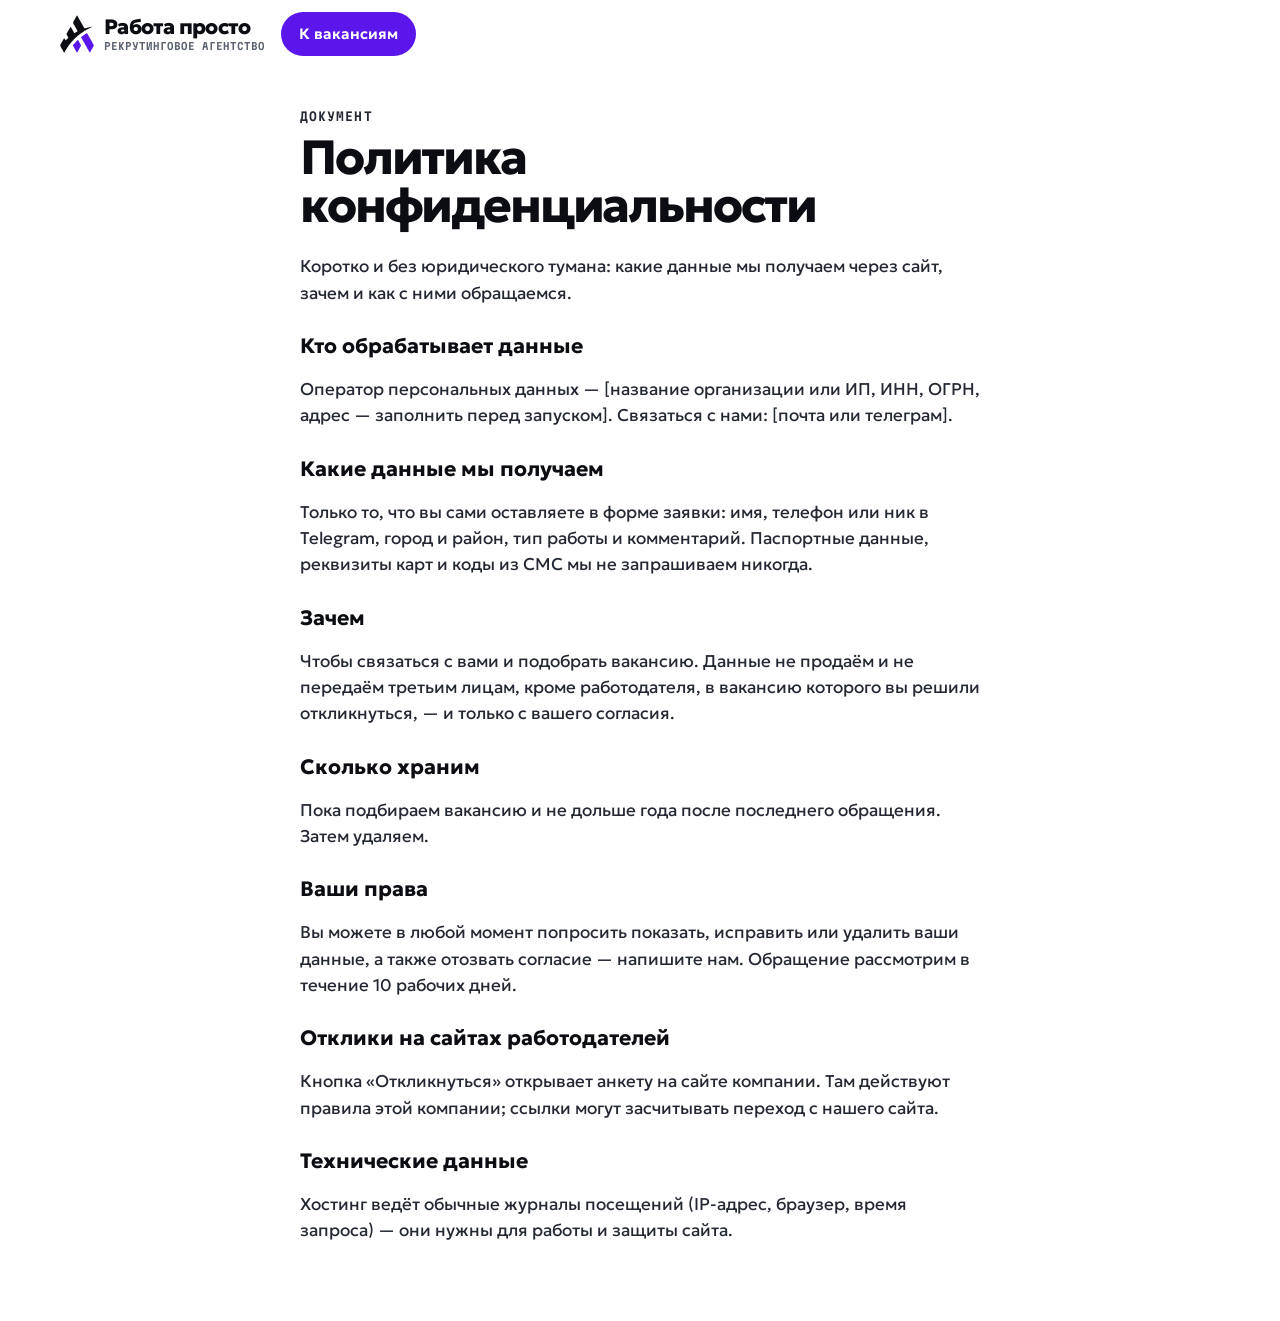
==== privacy.html @ 8780e2c3 "preview 2026-10-01" ====
<!doctype html>
<html lang="ru">
<head>
<meta charset="utf-8">
<meta name="viewport" content="width=device-width, initial-scale=1">
<title>Политика конфиденциальности — рекрутинговое агентство «Работа просто»</title>
<link rel="icon" href="img/favicon.svg" type="image/svg+xml">
<link rel="stylesheet" href="css/style.css">
<style>
  .doc { max-width: 760px; padding-top: 40px; padding-bottom: 60px; }
  .doc h1 { font: 750 clamp(2rem, 5vw, 3rem)/1 var(--f); letter-spacing: -.045em; margin: 10px 0 24px; overflow-wrap: break-word; hyphens: auto; }
  .doc h2 { font: 700 1.3rem/1.2 var(--f); margin: 28px 0 8px; }
  .doc p, .doc li { color: var(--ink-2); }
</style>
</head>
<body>
<a class="skip" href="#main">Перейти к содержанию</a>
<header class="hdr"><div class="wrap hdr__in"><a class="logo" href="index.html"><img class="logo__mark" src="img/logo-mark.svg" alt="" width="34" height="37"><span class="logo__txt"><span>Работа просто</span> <small>рекрутинговое агентство</small></span><span class="vh"> — на главную</span></a><a class="btn btn--sm" href="index.html#jobs">К вакансиям</a></div></header>
<main id="main" class="wrap doc">
  <p class="label">Документ</p>
  <h1>Политика конфиденциальности</h1>
  <p>Коротко и без юридического тумана: какие данные мы получаем через сайт, зачем и как с ними обращаемся.</p>

  <h2>Кто обрабатывает данные</h2>
  <p>Оператор персональных данных — [название организации или ИП, ИНН, ОГРН, адрес — заполнить перед запуском]. Связаться с нами: [почта или телеграм].</p>

  <h2>Какие данные мы получаем</h2>
  <p>Только то, что вы сами оставляете в форме заявки: имя, телефон или ник в Telegram, город и район, тип работы и комментарий. Паспортные данные, реквизиты карт и коды из СМС мы не запрашиваем никогда.</p>

  <h2>Зачем</h2>
  <p>Чтобы связаться с вами и подобрать вакансию. Данные не продаём и не передаём третьим лицам, кроме работодателя, в вакансию которого вы решили откликнуться, — и только с вашего согласия.</p>

  <h2>Сколько храним</h2>
  <p>Пока подбираем вакансию и не дольше года после последнего обращения. Затем удаляем.</p>

  <h2>Ваши права</h2>
  <p>Вы можете в любой момент попросить показать, исправить или удалить ваши данные, а также отозвать согласие — напишите нам. Обращение рассмотрим в течение 10 рабочих дней.</p>

  <h2>Отклики на сайтах работодателей</h2>
  <p>Кнопка «Откликнуться» открывает анкету на сайте компании. Там действуют правила этой компании; ссылки могут засчитывать переход с нашего сайта.</p>

  <h2>Технические данные</h2>
  <p>Хостинг ведёт обычные журналы посещений (IP-адрес, браузер, время запроса) — они нужны для работы и защиты сайта.</p>
</main>
</body>
</html>
---- css/style.css ----
/* «Работа просто» — одностраничник рекрутингового агентства. Белый минимализм, холодные нейтральные поверхности,
   фирменный фиолетовый из логотипа клиента (#5B16EC) — на кнопках и акцентах. Градиент логотипа — только в иконке. */

@font-face { font-family: "Geologica"; src: url(../fonts/Geologica.woff2) format("woff2"); font-weight: 100 900; font-display: swap; }
@font-face { font-family: "Martian Mono"; src: url(../fonts/MartianMono.woff2) format("woff2"); font-weight: 100 800; font-stretch: 75% 112%; font-display: swap; }

:root {
  --bg: #FFFFFF; --surface: #F4F5F7; --surface-2: #ECEEF1; --line: #E6E8EC;
  --ink: #0B0D12; --ink-2: #242833; --muted: #5B6270;
  --violet: #5B16EC; --violet-2: #4A0FC9; --violet-bg: #F1ECFE; --violet-light: #B9A2FF;
  --radius: 24px;
  --f: "Geologica", system-ui, -apple-system, "Segoe UI", sans-serif;
  --f-mono: "Martian Mono", ui-monospace, "SF Mono", Menlo, monospace;
  --ease-out: cubic-bezier(.16, 1, .3, 1);
}
* { box-sizing: border-box; }
[hidden] { display: none !important; }
html { scroll-padding-top: 84px; -webkit-text-size-adjust: 100%; }
@media (prefers-reduced-motion: no-preference) { html { scroll-behavior: smooth; } }
body { margin: 0; background: var(--bg); color: var(--ink); font: 400 1.0625rem/1.55 var(--f); -webkit-font-smoothing: antialiased; overflow-x: clip; }
img { max-width: 100%; display: block; }
a { color: inherit; text-decoration-thickness: 1.5px; text-underline-offset: 3px; }
button, input, select, textarea { font: inherit; }
:focus-visible { outline: 2.5px solid var(--ink); outline-offset: 3px; }
.vh { position: absolute !important; width: 1px; height: 1px; padding: 0; margin: -1px; overflow: hidden; clip: rect(0 0 0 0); white-space: nowrap; border: 0; }
.wrap { width: min(1240px, 100%); margin-inline: auto; padding-inline: clamp(16px, 3.5vw, 40px); }
.label { margin: 0; font: 600 .75rem/1.2 var(--f-mono); font-stretch: 87%; letter-spacing: .09em; text-transform: uppercase; color: var(--muted); }
.skip { position: absolute; left: 12px; top: -100px; z-index: 50; padding: 12px 16px; border-radius: 12px; background: var(--ink); color: #fff; font-weight: 600; text-decoration: none; }
.skip:focus { top: 12px; }

/* кнопки */
.btn { display: inline-flex; align-items: center; justify-content: center; gap: 8px; min-height: 52px; padding: 0 24px; border-radius: 999px; border: 0;
  background: var(--violet); color: #fff; font: 600 1rem/1.2 var(--f); text-decoration: none; cursor: pointer; white-space: nowrap; transition: background-color .2s, transform .2s var(--ease-out); }
.btn:hover { background: var(--violet-2); }
.btn .ext { width: 16px; height: 16px; flex: none; }
.btn:active { transform: scale(.98); }
.btn--soft { background: var(--surface); color: var(--ink); }
.btn--soft:hover { background: var(--surface-2); }
.btn--sm { min-height: 44px; padding: 0 18px; font-size: .9375rem; }

/* шапка */
.hdr { position: sticky; top: 0; z-index: 20; background: rgba(255,255,255,.88); -webkit-backdrop-filter: saturate(1.6) blur(14px); backdrop-filter: saturate(1.6) blur(14px); border-bottom: 1px solid transparent; transition: border-color .2s; }
.hdr.is-stuck { border-bottom-color: var(--line); }
.hdr__in { display: flex; align-items: center; gap: 16px; min-height: 68px; }
.logo { display: inline-flex; align-items: center; gap: 10px; text-decoration: none; }
.logo__mark { width: 34px; height: auto; flex: none; }
.logo__txt { display: flex; flex-direction: column; font: 800 1.3rem/1 var(--f); letter-spacing: -.035em; }
.logo small { display: block; margin-top: 4px; font: 600 .625rem/1 var(--f-mono); font-stretch: 87%; letter-spacing: .1em; text-transform: uppercase; color: var(--muted); }
.hdr nav { margin-left: auto; }
.hdr nav ul { display: flex; gap: 2px; list-style: none; margin: 0; padding: 0; }
.hdr nav a { display: inline-flex; align-items: center; min-height: 44px; padding: 0 14px; border-radius: 999px; text-decoration: none; font-weight: 500; font-size: .9375rem; color: var(--ink-2); }
.hdr nav a:hover { background: var(--surface); }
@media (max-width: 820px) { .hdr nav { display: none; } .hdr .btn { margin-left: auto; } }
.logo__txt > span { white-space: nowrap; }
@media (max-width: 480px) { .logo small { display: none; } .logo__mark { width: 30px; } .logo__txt { font-size: 1.1rem; } .hdr .btn { padding: 0 14px; font-size: .875rem; white-space: normal; text-align: center; line-height: 1.15; } }
/* на самых узких экранах кнопка заявки есть прямо в первом экране — в шапке оставляем только логотип */
@media (max-width: 345px) { .hdr__cta { display: none; } }

/* первый экран */
.hero { padding-top: clamp(28px, 5vw, 64px); padding-bottom: clamp(28px, 4vw, 48px); }
.hero__grid { display: grid; gap: 28px; }
@media (min-width: 1000px) { .hero__grid { grid-template-columns: 1.2fr 1fr; align-items: start; gap: 48px; } }
.pill { display: inline-flex; align-items: center; gap: 10px; margin: 0; padding: 8px 14px 8px 12px; border-radius: 999px; background: var(--violet-bg); color: #3B0BA8; font-size: .875rem; font-weight: 600; }
.pill i { width: 8px; height: 8px; border-radius: 50%; background: var(--violet); flex: none; box-shadow: 0 0 0 4px rgba(91,22,236,.16); }
.hero h1 { margin: 18px 0 0; font: 750 clamp(2.4rem, 5.4vw, 4.4rem)/.98 var(--f); letter-spacing: -.045em; text-wrap: balance; }
.hero h1 em { font-style: normal; color: var(--violet); }
.hero__lead { margin: 20px 0 0; max-width: 34em; font-size: clamp(1.0625rem, 1.5vw, 1.1875rem); color: var(--muted); text-wrap: pretty; }
.hero__cta { display: flex; flex-wrap: wrap; gap: 10px; margin-top: 28px; }
.trust { list-style: none; padding: 0; margin: 32px 0 0; display: grid; gap: 12px; }
@media (min-width: 640px) { .trust { grid-template-columns: repeat(3, 1fr); } }
.trust li { padding: 16px 18px; border-radius: 20px; background: var(--surface); }
.trust b { display: block; font-size: 1rem; line-height: 1.25; }
.trust span { display: block; margin-top: 4px; font-size: .9375rem; color: var(--muted); line-height: 1.4; }
.trust svg { width: 24px; height: 24px; color: var(--violet); margin-bottom: 10px; }

.open { border-radius: var(--radius); background: #fff; padding: 22px; box-shadow: 0 0 0 1px rgba(15,23,42,.07), 0 24px 48px -28px rgba(15,23,42,.3); }
.open__head { display: flex; align-items: baseline; justify-content: space-between; gap: 12px; padding-bottom: 12px; border-bottom: 1px solid var(--line); }
.open__head h2 { margin: 0; font: 700 1.3rem/1.1 var(--f); letter-spacing: -.02em; }
.open__num { font: 750 2.2rem/1 var(--f); color: var(--violet); letter-spacing: -.04em; }
.open__list { list-style: none; margin: 0; padding: 0; }
.open__list li { display: grid; grid-template-columns: 44px 1fr; gap: 12px; align-items: center; padding: 11px 0; border-bottom: 1px solid var(--line); }
.open__list li:last-child { border-bottom: 0; }
.open__list b { display: block; line-height: 1.2; font-weight: 600; }
.open__list span { color: var(--muted); font-size: .9375rem; }
.open .btn { width: 100%; margin-top: 12px; }
.lg { width: 44px; height: 44px; border-radius: 12px; background: #fff; object-fit: contain; box-shadow: 0 0 0 1px rgba(15,23,42,.08); }

/* компании */
.brands { padding-top: 12px; padding-bottom: 8px; }
.brands ul { list-style: none; margin: 12px 0 0; padding: 0; display: flex; flex-wrap: wrap; gap: 8px; }
.brands li { display: inline-flex; align-items: center; gap: 10px; padding: 6px 14px 6px 6px; border-radius: 999px; background: var(--surface); font-weight: 500; font-size: .9375rem; }
.brands img { width: 30px; height: 30px; border-radius: 50%; background: #fff; }

/* разделы */
.sec { padding-top: clamp(48px, 7vw, 96px); }
.band { margin-top: clamp(48px, 7vw, 96px); padding: clamp(44px, 6vw, 80px) 0; background: var(--surface); }
.sec__head { display: grid; gap: 10px; margin-bottom: 24px; }
@media (min-width: 900px) { .sec__head { grid-template-columns: 1fr 1fr; align-items: end; column-gap: 40px; } }
.sec__head h2 { margin: 8px 0 0; font: 750 clamp(2rem, 4vw, 3.1rem)/1 var(--f); letter-spacing: -.045em; text-wrap: balance; }
.sec__lead { margin: 0; color: var(--muted); max-width: 34em; }

/* вакансии */
.filters { position: relative; display: flex; gap: 4px; margin-bottom: 18px; padding: 7px; border-radius: 29px; background: #fff; width: max-content; max-width: 100%; box-shadow: 0 0 0 1px var(--line); overflow-x: auto; scrollbar-width: thin; scroll-padding-inline: 12px; }
.fbtn { flex: none; }
.fbtn { display: inline-flex; align-items: center; gap: 8px; min-height: 44px; padding: 0 18px; border-radius: 999px; border: 0; background: transparent; color: var(--ink-2); font-weight: 500; cursor: pointer; transition: background-color .2s; }
.fbtn:hover { background: var(--surface); }
.fbtn span { font: 600 .75rem/1 var(--f-mono); font-stretch: 87%; color: var(--muted); }
.fbtn[aria-pressed="true"] { background: var(--ink); color: #fff; }
.fbtn[aria-pressed="true"] span { color: #C9CDD6; }
@media (forced-colors: active) {
  .fbtn[aria-pressed="true"] { forced-color-adjust: none; background: Highlight; color: HighlightText; border-color: Highlight; }
  .fbtn[aria-pressed="true"] span { color: HighlightText; }
  .fbtn[aria-pressed="true"]:focus-visible { outline-color: CanvasText; }
}
.jobs { list-style: none; margin: 0; padding: 0; display: grid; gap: 16px; grid-template-columns: repeat(auto-fill, minmax(min(300px, 100%), 1fr)); }
.job { display: flex; flex-direction: column; gap: 12px; padding: 22px; border-radius: var(--radius); background: #fff; box-shadow: 0 0 0 1px rgba(15,23,42,.06), 0 1px 2px rgba(15,23,42,.04); scroll-margin-top: 96px; transition: box-shadow .35s var(--ease-out); }
.job[hidden] { display: none; }
@media (hover: hover) { .job:hover { box-shadow: 0 0 0 1px rgba(15,23,42,.08), 0 22px 44px -22px rgba(15,23,42,.3); } }
/* вакансия, на которую пришли по ссылке с витрины (#vac-…) */
.job.is-target { box-shadow: 0 0 0 2.5px var(--violet), 0 22px 44px -22px rgba(91,22,236,.45); }
.job__top { display: flex; gap: 12px; align-items: center; }
.job__titles { display: flex; flex-direction: column; min-width: 0; }
.job__titles .job__co { order: -1; }
.job__co { font-size: .8125rem; color: var(--muted); }
.job h3 { margin: 2px 0 0; font: 700 1.2rem/1.2 var(--f); letter-spacing: -.02em; }
.job h3:focus { outline: none; }
.job h3:focus-visible { outline: 2.5px solid var(--ink); outline-offset: 3px; }
/* при переходе по ссылке с витрины место показывает фиолетовая рамка карточки — рамка заголовка лишняя */
@media (forced-colors: none) { .job.is-target h3:focus-visible { outline: none; } }
.job__pay { margin: 0; font: 700 1.15rem/1.25 var(--f); letter-spacing: -.02em; color: var(--violet); }
.job__desc { margin: 0; color: var(--muted); font-size: .9375rem; }
.job ul.facts { list-style: none; margin: 0; padding: 0; display: flex; flex-wrap: wrap; gap: 6px; }
.job ul.facts li { padding: 6px 10px; border-radius: 10px; background: var(--surface); font-size: .875rem; color: var(--ink-2); }
.job__foot { margin-top: auto; display: flex; flex-wrap: wrap; gap: 10px; align-items: center; padding-top: 6px; }
/* в карточках кнопка мягкая — иначе восемь одинаковых ярких кнопок спорят с главной */
.job__foot .btn { flex: 1 1 auto; white-space: normal; text-align: center; padding-block: 10px; background: var(--violet-bg); color: #3B0BA8; }
.job__foot .btn:hover { background: #E4DBFF; }
.job.is-target .job__foot .btn { background: var(--violet); color: #fff; }

/* как устроено */
.steps { list-style: none; margin: 0; padding: 0; display: grid; gap: 14px; counter-reset: st; }
@media (min-width: 900px) { .steps { grid-template-columns: repeat(4, 1fr); } }
.steps li { counter-increment: st; padding: 22px; border-radius: var(--radius); background: var(--surface); display: grid; gap: 8px; align-content: start; }
.steps li::before { content: counter(st, decimal-leading-zero); font: 600 .8125rem/1 var(--f-mono); font-stretch: 87%; color: var(--violet); letter-spacing: .08em; }
.steps b { font: 700 1.15rem/1.2 var(--f); letter-spacing: -.01em; }
.steps span { color: var(--muted); font-size: 1rem; }
.who { margin: 18px 0 0; display: flex; flex-wrap: wrap; gap: 8px; list-style: none; padding: 0; }
.who li { padding: 10px 16px; border-radius: 999px; background: var(--violet-bg); color: #3B0BA8; font-weight: 500; }

/* заявка */
.lead { border-radius: 28px; background: var(--ink); color: #fff; padding: clamp(22px, 4vw, 48px); display: grid; gap: 24px; }
.lead :focus-visible { outline-color: var(--violet-light); }
@media (min-width: 960px) { .lead { grid-template-columns: 1fr 1.15fr; } }
.lead h2 { margin: 0; font: 750 clamp(1.9rem, 3.6vw, 2.8rem)/1 var(--f); letter-spacing: -.045em; }
.lead p { color: #C9CDD6; }
.lead a { color: #fff; }
.form { display: grid; gap: 14px; }
@media (min-width: 640px) { .form { grid-template-columns: 1fr 1fr; } .form .full { grid-column: 1 / -1; } }
.field { display: grid; gap: 6px; align-content: start; }
.field label { font-weight: 600; }
.field .hint { font-size: .875rem; color: #A9AFBC; }
.field input, .field select, .field textarea { width: 100%; min-height: 52px; padding: 12px 16px; border-radius: 14px; border: 1.5px solid #737A89; background: #15171D; color: #fff; }
.field input:focus-visible, .field select:focus-visible, .field textarea:focus-visible { border-color: var(--violet-light); }
.field textarea { min-height: 96px; resize: vertical; }
.field [aria-invalid="true"] { border-color: #FF8A73; }
.field .err { font-size: .9375rem; color: #FFB3A3; font-weight: 600; }
.check { display: flex; gap: 12px; align-items: flex-start; }
.check input { width: 24px; height: 24px; min-height: 0; padding: 0; margin: 2px 0 0; accent-color: var(--violet-light); flex: none; }
.form .btn { background: #fff; color: var(--ink); }
.form .btn:hover { background: #E4DBFF; }
.form .btn[aria-disabled="true"] { cursor: progress; opacity: .8; }
.form__status { margin: 0; font-weight: 600; min-height: 1.5em; }
.hp { position: absolute; left: -10000px; width: 1px; height: 1px; overflow: hidden; }

/* вопросы */
.faq { max-width: 900px; }
.faq .sec__head { grid-template-columns: 1fr; }
.faq details { border-top: 1px solid var(--line); }
.faq details:last-of-type { border-bottom: 1px solid var(--line); }
.faq summary { cursor: pointer; list-style: none; display: flex; justify-content: space-between; gap: 16px; align-items: center; padding: 20px 0; font: 600 1.125rem/1.3 var(--f); letter-spacing: -.01em; }
.faq summary::-webkit-details-marker { display: none; }
.faq summary::after { content: ""; width: 10px; height: 10px; flex: none; margin-right: 4px; border-right: 2px solid currentColor; border-bottom: 2px solid currentColor; transform: rotate(45deg) translateY(-3px); transition: transform .3s var(--ease-out); }
.faq details[open] summary::after { transform: rotate(-135deg) translateY(-3px); }
.faq details p { margin: 0 0 20px; max-width: 48em; color: var(--muted); }
.warn { margin-top: 24px; padding: 18px 20px; border-radius: 20px; background: #FFF4D6; color: var(--ink); }
.warn h3 { margin: 0 0 4px; font: 700 1rem/1.3 var(--f); }

.ftr { margin-top: clamp(56px, 8vw, 104px); padding: 36px 0 52px; background: var(--surface); color: var(--muted); font-size: .9375rem; }
.ftr__grid { display: grid; gap: 16px; }
@media (min-width: 900px) { .ftr__grid { grid-template-columns: 1fr 2fr; } }
.ftr__brand { display: flex; align-items: center; gap: 10px; color: var(--ink); }
.ftr__brand img { width: 30px; height: auto; }
.ftr p { margin: 0 0 8px; }
.state { padding: 24px 0; color: var(--muted); }

@media (prefers-reduced-motion: reduce) { .btn, .job, .fbtn, .faq summary::after { transition: none; } }
@media (forced-colors: active) {
  .btn, .fbtn { border: 1px solid ButtonText; }
  a.btn { border-color: LinkText; }
  .job, .open, .trust li, .steps li, .filters { border: 1px solid CanvasText; }
  .job.is-target { outline: 3px solid Highlight; outline-offset: 2px; }
}
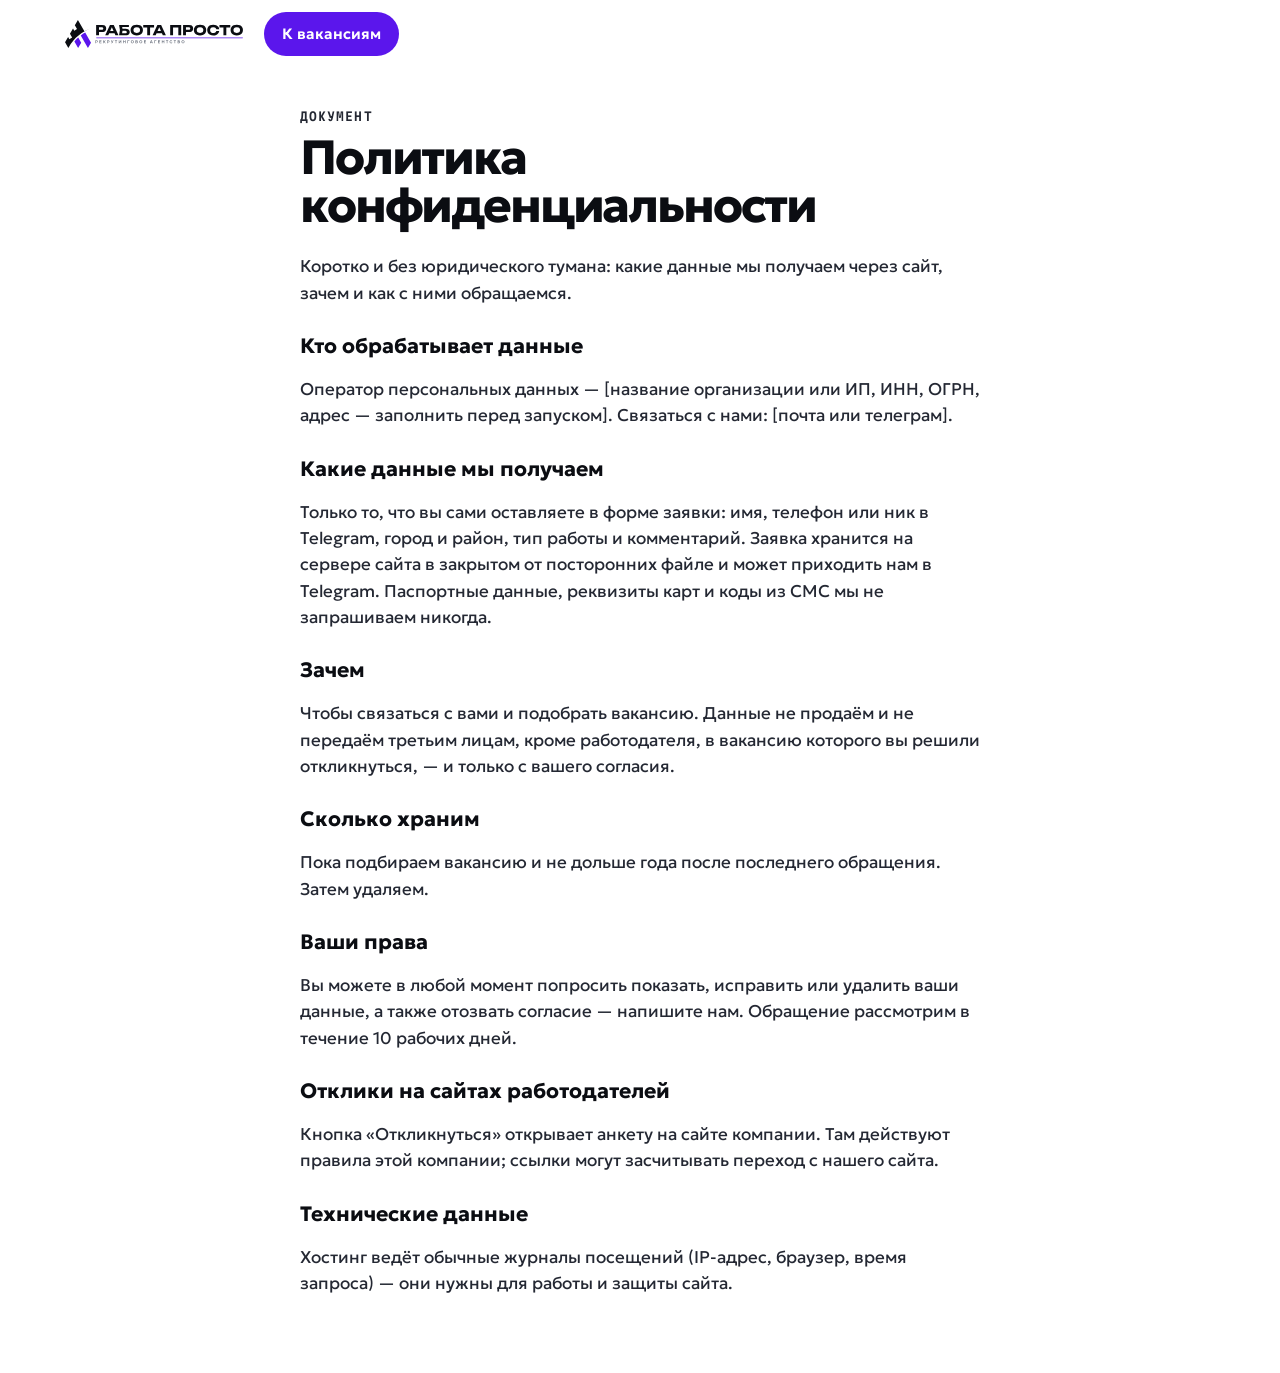
==== commit 8c4b6e04: "preview 2026-11-25" ====
--- a/privacy.html
+++ b/privacy.html
@@ -2,10 +2,11 @@
 <html lang="ru">
 <head>
 <meta charset="utf-8">
+<meta name="robots" content="noindex, nofollow">
 <meta name="viewport" content="width=device-width, initial-scale=1">
 <title>Политика конфиденциальности — рекрутинговое агентство «Работа просто»</title>
 <link rel="icon" href="img/favicon.svg" type="image/svg+xml">
-<link rel="stylesheet" href="css/style.css">
+<link rel="stylesheet" href="css/style.css?v=20261125045431">
 <style>
   .doc { max-width: 760px; padding-top: 40px; padding-bottom: 60px; }
   .doc h1 { font: 750 clamp(2rem, 5vw, 3rem)/1 var(--f); letter-spacing: -.045em; margin: 10px 0 24px; overflow-wrap: break-word; hyphens: auto; }
@@ -15,7 +16,7 @@
 </head>
 <body>
 <a class="skip" href="#main">Перейти к содержанию</a>
-<header class="hdr"><div class="wrap hdr__in"><a class="logo" href="index.html"><img class="logo__mark" src="img/logo-mark.svg" alt="" width="34" height="37"><span class="logo__txt"><span>Работа просто</span> <small>рекрутинговое агентство</small></span><span class="vh"> — на главную</span></a><a class="btn btn--sm" href="index.html#jobs">К вакансиям</a></div></header>
+<header class="hdr"><div class="wrap hdr__in"><a class="logo" href="index.html"><img class="logo__img" src="img/logo.svg" alt="Работа просто — рекрутинговое агентство" width="186" height="38"><span class="vh">, на главную</span></a><a class="btn btn--sm" href="index.html#jobs">К вакансиям</a></div></header>
 <main id="main" class="wrap doc">
   <p class="label">Документ</p>
   <h1>Политика конфиденциальности</h1>
@@ -25,7 +26,7 @@
   <p>Оператор персональных данных — [название организации или ИП, ИНН, ОГРН, адрес — заполнить перед запуском]. Связаться с нами: [почта или телеграм].</p>
 
   <h2>Какие данные мы получаем</h2>
-  <p>Только то, что вы сами оставляете в форме заявки: имя, телефон или ник в Telegram, город и район, тип работы и комментарий. Паспортные данные, реквизиты карт и коды из СМС мы не запрашиваем никогда.</p>
+  <p>Только то, что вы сами оставляете в форме заявки: имя, телефон или ник в Telegram, город и район, тип работы и комментарий. Заявка хранится на сервере сайта в закрытом от посторонних файле и может приходить нам в Telegram. Паспортные данные, реквизиты карт и коды из СМС мы не запрашиваем никогда.</p>
 
   <h2>Зачем</h2>
   <p>Чтобы связаться с вами и подобрать вакансию. Данные не продаём и не передаём третьим лицам, кроме работодателя, в вакансию которого вы решили откликнуться, — и только с вашего согласия.</p>
--- a/css/style.css
+++ b/css/style.css
@@ -120,8 +120,7 @@
 .job.is-target { box-shadow: 0 0 0 2.5px var(--violet), 0 22px 44px -22px rgba(91,22,236,.45); }
 .job__top { display: flex; gap: 12px; align-items: center; }
 .job__titles { display: flex; flex-direction: column; min-width: 0; }
-.job__titles .job__co { order: -1; }
-.job__co { font-size: .8125rem; color: var(--muted); }
+.job__co { margin: 4px 0 0; font-size: .8125rem; line-height: 1.35; color: var(--muted); }
 .job h3 { margin: 2px 0 0; font: 700 1.2rem/1.2 var(--f); letter-spacing: -.02em; }
 .job h3:focus { outline: none; }
 .job h3:focus-visible { outline: 2.5px solid var(--ink); outline-offset: 3px; }
@@ -130,7 +129,8 @@
 .job__pay { margin: 0; font: 700 1.15rem/1.25 var(--f); letter-spacing: -.02em; color: var(--violet); }
 .job__desc { margin: 0; color: var(--muted); font-size: .9375rem; }
 .job ul.facts { list-style: none; margin: 0; padding: 0; display: flex; flex-wrap: wrap; gap: 6px; }
-.job ul.facts li { padding: 6px 10px; border-radius: 10px; background: var(--surface); font-size: .875rem; color: var(--ink-2); }
+.job ul.facts li { padding: 6px 10px; border-radius: 10px; background: var(--surface); font-size: .875rem; line-height: 1.35; color: var(--ink-2); }
+.facts__k { color: var(--muted); }
 .job__foot { margin-top: auto; display: flex; flex-wrap: wrap; gap: 10px; align-items: center; padding-top: 6px; }
 /* в карточках кнопка мягкая — иначе восемь одинаковых ярких кнопок спорят с главной */
 .job__foot .btn { flex: 1 1 auto; white-space: normal; text-align: center; padding-block: 10px; background: var(--violet-bg); color: #3B0BA8; }
@@ -193,6 +193,24 @@
 .ftr p { margin: 0 0 8px; }
 .state { padding: 24px 0; color: var(--muted); }
 
+/* ── 24.11: логотип «Вершина», каталог из панели ───────────────────── */
+.logo__img { height: 38px; width: auto; }
+@media (max-width: 480px) { .logo__img { height: 30px; } }
+.job__top { align-items: flex-start; }
+.job__tag { display: inline-block; margin-left: 4px; padding: 3px 9px; border-radius: 8px; background: var(--violet-bg); color: #3B0BA8; font: 600 .8125rem/1.3 var(--f); letter-spacing: 0; vertical-align: 2px; white-space: nowrap; }
+.job__ad { flex-basis: 100%; margin: 0; font-size: .75rem; line-height: 1.4; color: var(--muted); overflow-wrap: anywhere; }
+.job__soon { margin: 0; font-size: .9375rem; color: var(--muted); }
+.job__soon a { color: #3B0BA8; font-weight: 600; }
+.lg--text { display: grid; place-items: center; font: 800 .95rem/1 var(--f); }
+.jobs__bar { display: flex; flex-wrap: wrap; align-items: center; justify-content: space-between; gap: 6px 16px; margin-bottom: 18px; }
+.jobs__bar .filters { margin-bottom: 0; }
+.jobs__meta { margin: 0; color: var(--muted); font-size: .875rem; }
+.brands .brands__lg { width: 30px; height: 30px; border-radius: 50%; background: #fff; object-fit: contain; }
+.brands .brands__lg.lg--text { font-size: .7rem; }
+.form__note { margin: 0; padding: 10px 14px; border-radius: 12px; background: rgba(255,255,255,.08); color: #E4E6EB; font-size: .9375rem; }
+.warn p { margin: 0; }
+@media (forced-colors: active) { .logo__img { background: #fff; padding: 4px; border-radius: 8px; } .job__tag { border: 1px solid CanvasText; } }
+
 @media (prefers-reduced-motion: reduce) { .btn, .job, .fbtn, .faq summary::after { transition: none; } }
 @media (forced-colors: active) {
   .btn, .fbtn { border: 1px solid ButtonText; }
@@ -200,3 +218,23 @@
   .job, .open, .trust li, .steps li, .filters { border: 1px solid CanvasText; }
   .job.is-target { outline: 3px solid Highlight; outline-offset: 2px; }
 }
+
+/* ── отзывы ─────────────────────────────────────────────────────────── */
+.revs { position: relative; list-style: none; margin: 0; padding: 0; display: grid; gap: 16px; grid-template-columns: repeat(auto-fill, minmax(min(320px, 100%), 1fr)); }
+.rev { min-width: 0; display: flex; flex-direction: column; gap: 16px; padding: 26px; border-radius: 28px; background: #fff; box-shadow: 0 0 0 1px var(--line); }
+.rev__stars { margin: 0; font-size: 1.125rem; letter-spacing: .12em; color: var(--violet); line-height: 1; }
+.rev__stars i { font-style: normal; color: #7A808C; }
+.rev__text { margin: 0; flex: 1; }
+.rev__text p { overflow-wrap: anywhere; margin: 0; font-size: 1.0625rem; line-height: 1.55; color: var(--ink-2); text-wrap: pretty; }
+.rev__who { display: flex; align-items: center; gap: 14px; padding-top: 16px; border-top: 1px solid var(--line); }
+.rev__who p { margin: 0; line-height: 1.25; }
+.rev__who b { display: block; font-size: 1.0625rem; font-weight: 700; letter-spacing: -.01em; }
+.rev__who p span { display: block; margin-top: 3px; font-size: .9375rem; color: var(--muted); }
+.rev__ava { width: 56px; height: 56px; flex: none; border-radius: 50%; object-fit: cover; background: var(--surface); }
+.rev__ava--txt { display: inline-grid; place-items: center; background: var(--violet-bg); color: #3B0BA8; font-weight: 700; font-size: 1.0625rem; }
+@media (max-width: 719px) {
+  .revs { display: flex; overflow-x: auto; scroll-snap-type: x mandatory; scroll-padding-inline: 16px; margin-inline: -16px; padding: 4px 16px 12px; }
+  .rev { flex: 0 0 min(84%, 340px); scroll-snap-align: start; }
+  .revs:focus-visible { outline-offset: -3px; }
+}
+@media (forced-colors: active) { .rev { border: 1px solid CanvasText; } .rev__stars, .rev__stars i { color: CanvasText; } }
